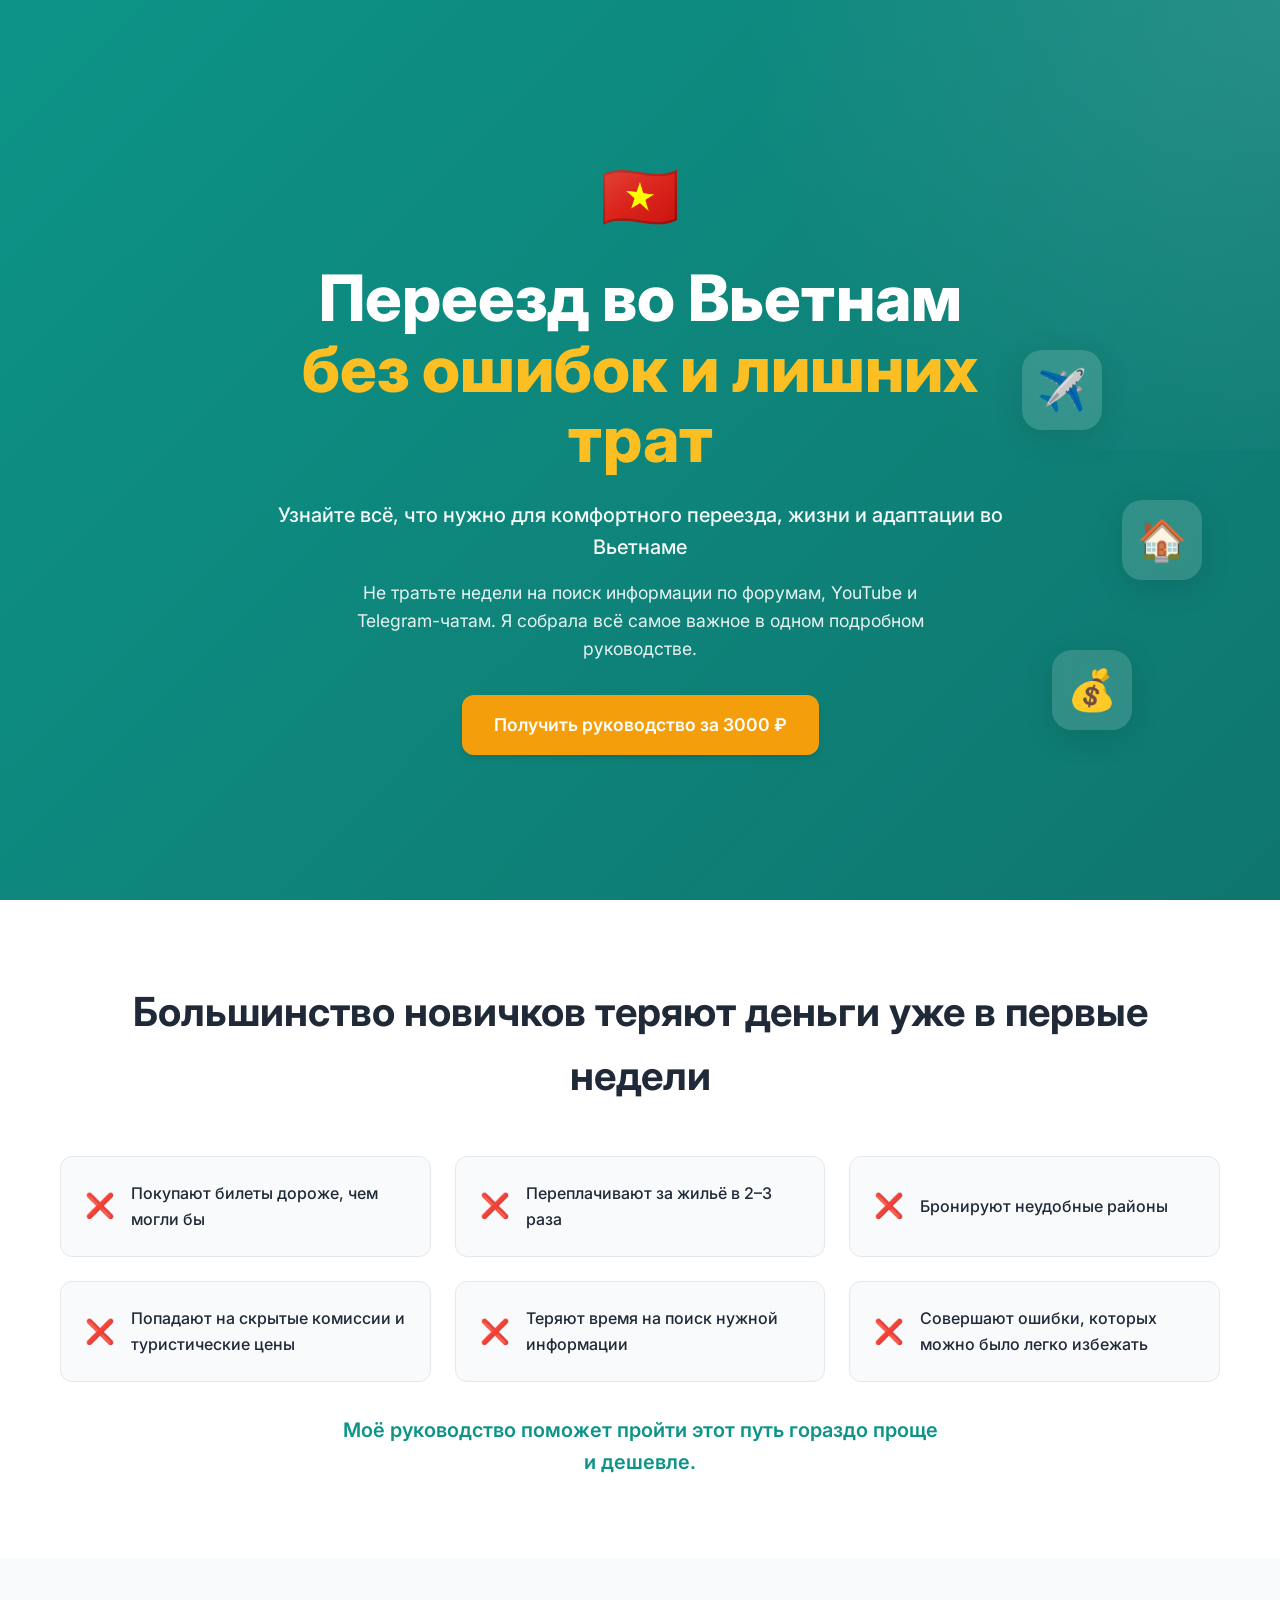
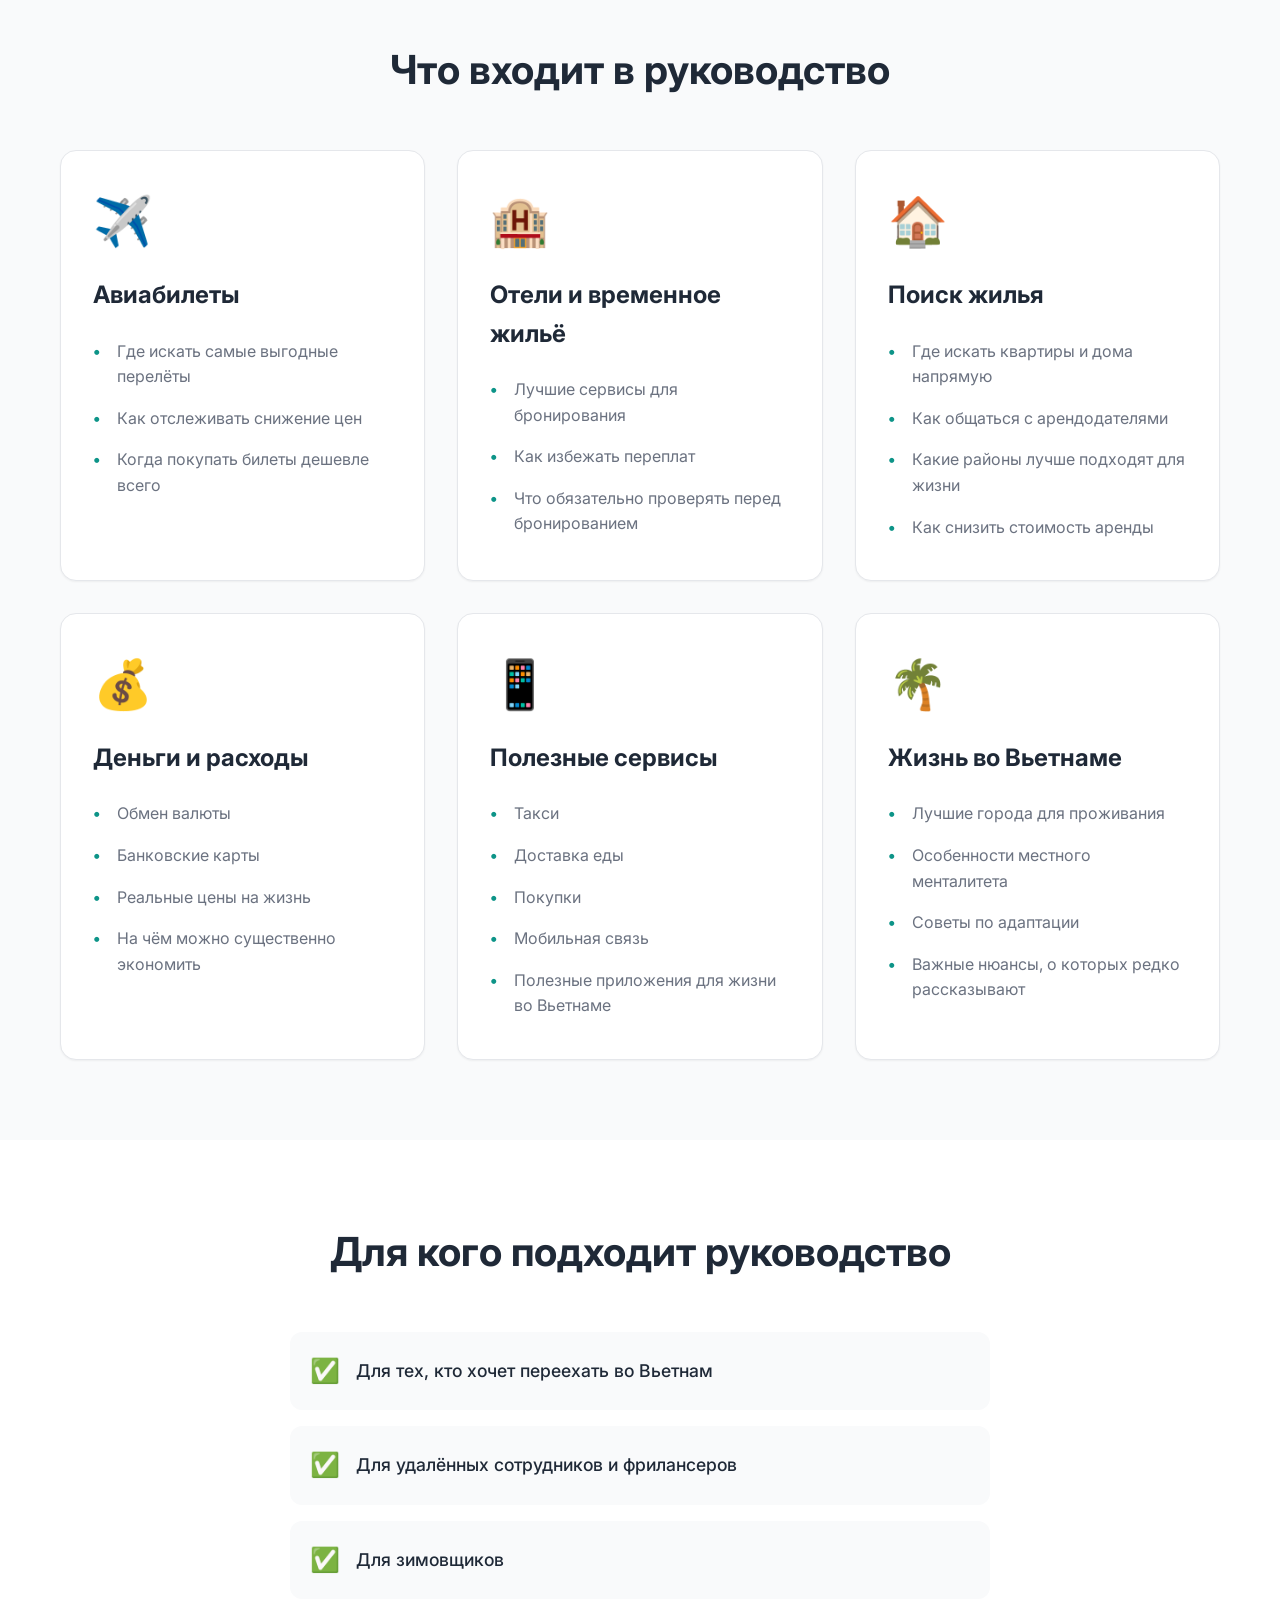
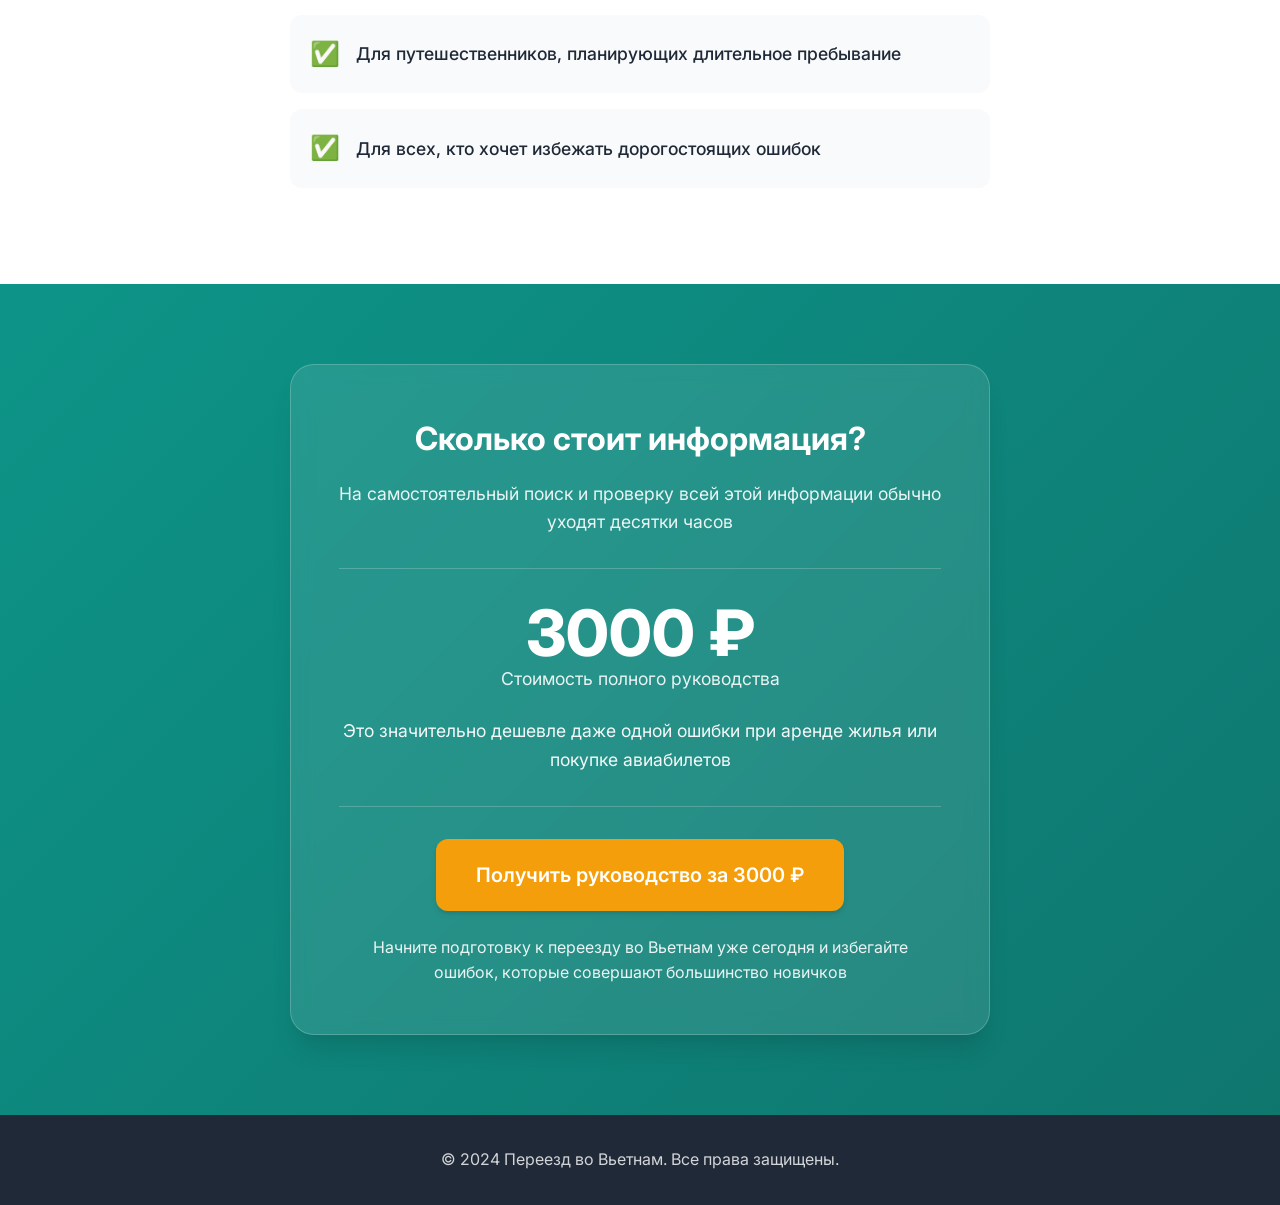
==== index.html @ fd979ca8 "123" ====
<!DOCTYPE html>
<html lang="ru">
<head>
    <meta charset="UTF-8">
    <meta name="viewport" content="width=device-width, initial-scale=1.0">
    <title>🇻🇳 Переезд во Вьетнам — Полное руководство</title>
    <link rel="preconnect" href="https://fonts.googleapis.com">
    <link rel="preconnect" href="https://fonts.gstatic.com" crossorigin>
    <link href="https://fonts.googleapis.com/css2?family=Inter:wght@300;400;500;600;700;800&display=swap" rel="stylesheet">
    <link rel="stylesheet" href="style.css">
</head>
<body>
    <div class="gradient-bg"></div>
    
    <header class="hero">
        <div class="hero-content">
            <div class="emoji-badge">🇻🇳</div>
            <h1>Переезд во Вьетнам<br><span class="highlight">без ошибок и лишних трат</span></h1>
            <p class="hero-subtitle">Узнайте всё, что нужно для комфортного переезда, жизни и адаптации во Вьетнаме</p>
            <p class="hero-description">Не тратьте недели на поиск информации по форумам, YouTube и Telegram-чатам. Я собрала всё самое важное в одном подробном руководстве.</p>
            <a class="btn btn-primary" href="https://t.me/your_username">Получить руководство за 3000 ₽</a>
        </div>
        <div class="hero-visual">
            <div class="floating-card card-1">✈️</div>
            <div class="floating-card card-2">🏠</div>
            <div class="floating-card card-3">💰</div>
        </div>
    </header>

    <section class="problems">
        <div class="container">
            <h2 class="section-title">Большинство новичков теряют деньги уже в первые недели</h2>
            <div class="problems-grid">
                <div class="problem-card">
                    <div class="problem-icon">❌</div>
                    <p>Покупают билеты дороже, чем могли бы</p>
                </div>
                <div class="problem-card">
                    <div class="problem-icon">❌</div>
                    <p>Переплачивают за жильё в 2–3 раза</p>
                </div>
                <div class="problem-card">
                    <div class="problem-icon">❌</div>
                    <p>Бронируют неудобные районы</p>
                </div>
                <div class="problem-card">
                    <div class="problem-icon">❌</div>
                    <p>Попадают на скрытые комиссии и туристические цены</p>
                </div>
                <div class="problem-card">
                    <div class="problem-icon">❌</div>
                    <p>Теряют время на поиск нужной информации</p>
                </div>
                <div class="problem-card">
                    <div class="problem-icon">❌</div>
                    <p>Совершают ошибки, которых можно было легко избежать</p>
                </div>
            </div>
            <p class="solution-text">Моё руководство поможет пройти этот путь гораздо проще и дешевле.</p>
        </div>
    </section>

    <section class="features">
        <div class="container">
            <h2 class="section-title">Что входит в руководство</h2>
            <div class="features-grid">
                <div class="feature-card">
                    <div class="feature-icon">✈️</div>
                    <h3>Авиабилеты</h3>
                    <ul>
                        <li>Где искать самые выгодные перелёты</li>
                        <li>Как отслеживать снижение цен</li>
                        <li>Когда покупать билеты дешевле всего</li>
                    </ul>
                </div>
                <div class="feature-card">
                    <div class="feature-icon">🏨</div>
                    <h3>Отели и временное жильё</h3>
                    <ul>
                        <li>Лучшие сервисы для бронирования</li>
                        <li>Как избежать переплат</li>
                        <li>Что обязательно проверять перед бронированием</li>
                    </ul>
                </div>
                <div class="feature-card">
                    <div class="feature-icon">🏠</div>
                    <h3>Поиск жилья</h3>
                    <ul>
                        <li>Где искать квартиры и дома напрямую</li>
                        <li>Как общаться с арендодателями</li>
                        <li>Какие районы лучше подходят для жизни</li>
                        <li>Как снизить стоимость аренды</li>
                    </ul>
                </div>
                <div class="feature-card">
                    <div class="feature-icon">💰</div>
                    <h3>Деньги и расходы</h3>
                    <ul>
                        <li>Обмен валюты</li>
                        <li>Банковские карты</li>
                        <li>Реальные цены на жизнь</li>
                        <li>На чём можно существенно экономить</li>
                    </ul>
                </div>
                <div class="feature-card">
                    <div class="feature-icon">📱</div>
                    <h3>Полезные сервисы</h3>
                    <ul>
                        <li>Такси</li>
                        <li>Доставка еды</li>
                        <li>Покупки</li>
                        <li>Мобильная связь</li>
                        <li>Полезные приложения для жизни во Вьетнаме</li>
                    </ul>
                </div>
                <div class="feature-card">
                    <div class="feature-icon">🌴</div>
                    <h3>Жизнь во Вьетнаме</h3>
                    <ul>
                        <li>Лучшие города для проживания</li>
                        <li>Особенности местного менталитета</li>
                        <li>Советы по адаптации</li>
                        <li>Важные нюансы, о которых редко рассказывают</li>
                    </ul>
                </div>
            </div>
        </div>
    </section>

    <section class="audience">
        <div class="container">
            <h2 class="section-title">Для кого подходит руководство</h2>
            <div class="audience-list">
                <div class="audience-item">
                    <span class="check">✅</span>
                    <p>Для тех, кто хочет переехать во Вьетнам</p>
                </div>
                <div class="audience-item">
                    <span class="check">✅</span>
                    <p>Для удалённых сотрудников и фрилансеров</p>
                </div>
                <div class="audience-item">
                    <span class="check">✅</span>
                    <p>Для зимовщиков</p>
                </div>
                <div class="audience-item">
                    <span class="check">✅</span>
                    <p>Для путешественников, планирующих длительное пребывание</p>
                </div>
                <div class="audience-item">
                    <span class="check">✅</span>
                    <p>Для всех, кто хочет избежать дорогостоящих ошибок</p>
                </div>
            </div>
        </div>
    </section>

    <section class="pricing">
        <div class="container">
            <div class="pricing-card">
                <div class="pricing-header">
                    <h2>Сколько стоит информация?</h2>
                    <p class="pricing-subtitle">На самостоятельный поиск и проверку всей этой информации обычно уходят десятки часов</p>
                </div>
                <div class="pricing-body">
                    <div class="price-tag">
                        <span class="price-amount">3000 ₽</span>
                        <span class="price-label">Стоимость полного руководства</span>
                    </div>
                    <p class="price-comparison">Это значительно дешевле даже одной ошибки при аренде жилья или покупке авиабилетов</p>
                </div>
                <div class="pricing-footer">
                    <a class="btn btn-primary btn-large" href="https://t.me/your_username">Получить руководство за 3000 ₽</a>
                    <p class="cta-text">Начните подготовку к переезду во Вьетнам уже сегодня и избегайте ошибок, которые совершают большинство новичков</p>
                </div>
            </div>
        </div>
    </section>

    <footer class="footer">
        <div class="container">
            <p>© 2024 Переезд во Вьетнам. Все права защищены.</p>
        </div>
    </footer>
</body>
</html>
---- style.css ----
* {
    margin: 0;
    padding: 0;
    box-sizing: border-box;
}

:root {
    --primary: #0d9488;
    --primary-dark: #0f766e;
    --primary-light: #14b8a6;
    --accent: #f59e0b;
    --accent-light: #fbbf24;
    --text-dark: #1f2937;
    --text-light: #6b7280;
    --bg-light: #f9fafb;
    --bg-white: #ffffff;
    --gradient-1: linear-gradient(135deg, #0d9488 0%, #0f766e 100%);
    --gradient-2: linear-gradient(135deg, #f59e0b 0%, #d97706 100%);
    --shadow-sm: 0 1px 2px 0 rgba(0, 0, 0, 0.05);
    --shadow-md: 0 4px 6px -1px rgba(0, 0, 0, 0.1), 0 2px 4px -1px rgba(0, 0, 0, 0.06);
    --shadow-lg: 0 10px 15px -3px rgba(0, 0, 0, 0.1), 0 4px 6px -2px rgba(0, 0, 0, 0.05);
    --shadow-xl: 0 20px 25px -5px rgba(0, 0, 0, 0.1), 0 10px 10px -5px rgba(0, 0, 0, 0.04);
}

body {
    font-family: 'Inter', -apple-system, BlinkMacSystemFont, 'Segoe UI', Roboto, sans-serif;
    line-height: 1.6;
    color: var(--text-dark);
    background: var(--bg-light);
    overflow-x: hidden;
}

.gradient-bg {
    position: fixed;
    top: 0;
    left: 0;
    width: 100%;
    height: 100%;
    background: linear-gradient(135deg, #0d9488 0%, #0f766e 50%, #115e59 100%);
    opacity: 0.03;
    z-index: -1;
    pointer-events: none;
}

.container {
    max-width: 1200px;
    margin: 0 auto;
    padding: 0 20px;
}

/* Hero Section */
.hero {
    min-height: 100vh;
    display: flex;
    align-items: center;
    justify-content: center;
    padding: 80px 20px;
    background: var(--gradient-1);
    position: relative;
    overflow: hidden;
}

.hero::before {
    content: '';
    position: absolute;
    top: -50%;
    right: -50%;
    width: 100%;
    height: 100%;
    background: radial-gradient(circle, rgba(255,255,255,0.1) 0%, transparent 70%);
    animation: pulse 8s ease-in-out infinite;
}

@keyframes pulse {
    0%, 100% { transform: scale(1); opacity: 0.5; }
    50% { transform: scale(1.2); opacity: 0.8; }
}

.hero-content {
    text-align: center;
    color: white;
    max-width: 800px;
    z-index: 1;
}

.emoji-badge {
    font-size: 4rem;
    margin-bottom: 1rem;
    animation: bounce 2s ease-in-out infinite;
}

@keyframes bounce {
    0%, 100% { transform: translateY(0); }
    50% { transform: translateY(-10px); }
}

.hero h1 {
    font-size: clamp(2.5rem, 5vw, 4rem);
    font-weight: 800;
    line-height: 1.1;
    margin-bottom: 1.5rem;
}

.hero .highlight {
    color: var(--accent-light);
}

.hero-subtitle {
    font-size: 1.25rem;
    font-weight: 500;
    margin-bottom: 1rem;
    opacity: 0.95;
}

.hero-description {
    font-size: 1.1rem;
    opacity: 0.9;
    margin-bottom: 2rem;
    max-width: 600px;
    margin-left: auto;
    margin-right: auto;
}

.hero-visual {
    position: absolute;
    right: 10%;
    top: 50%;
    transform: translateY(-50%);
    display: none;
}

@media (min-width: 1024px) {
    .hero-visual {
        display: block;
    }
}

.floating-card {
    position: absolute;
    width: 80px;
    height: 80px;
    background: rgba(255, 255, 255, 0.15);
    backdrop-filter: blur(10px);
    border-radius: 20px;
    display: flex;
    align-items: center;
    justify-content: center;
    font-size: 2.5rem;
    box-shadow: 0 8px 32px rgba(0, 0, 0, 0.1);
    animation: float 6s ease-in-out infinite;
}

.card-1 {
    top: -100px;
    right: 50px;
    animation-delay: 0s;
}

.card-2 {
    top: 50px;
    right: -50px;
    animation-delay: 2s;
}

.card-3 {
    top: 200px;
    right: 20px;
    animation-delay: 4s;
}

@keyframes float {
    0%, 100% { transform: translateY(0) rotate(0deg); }
    50% { transform: translateY(-20px) rotate(5deg); }
}

/* Buttons */
.btn {
    display: inline-block;
    padding: 16px 32px;
    font-size: 1.1rem;
    font-weight: 600;
    text-decoration: none;
    border-radius: 12px;
    transition: all 0.3s ease;
    cursor: pointer;
    border: none;
    box-shadow: var(--shadow-md);
}

.btn-primary {
    background: var(--accent);
    color: white;
}

.btn-primary:hover {
    background: var(--accent-light);
    transform: translateY(-2px);
    box-shadow: var(--shadow-lg);
}

.btn-large {
    padding: 20px 40px;
    font-size: 1.25rem;
}

/* Sections */
section {
    padding: 80px 20px;
}

.section-title {
    font-size: clamp(2rem, 4vw, 2.5rem);
    font-weight: 700;
    text-align: center;
    margin-bottom: 3rem;
    color: var(--text-dark);
}

/* Problems Section */
.problems {
    background: var(--bg-white);
}

.problems-grid {
    display: grid;
    grid-template-columns: repeat(auto-fit, minmax(300px, 1fr));
    gap: 1.5rem;
    margin-bottom: 2rem;
}

.problem-card {
    background: var(--bg-light);
    padding: 1.5rem;
    border-radius: 12px;
    display: flex;
    align-items: center;
    gap: 1rem;
    transition: all 0.3s ease;
    border: 1px solid #e5e7eb;
}

.problem-card:hover {
    transform: translateY(-4px);
    box-shadow: var(--shadow-md);
    border-color: var(--primary);
}

.problem-icon {
    font-size: 1.5rem;
    flex-shrink: 0;
}

.problem-card p {
    font-weight: 500;
    color: var(--text-dark);
}

.solution-text {
    text-align: center;
    font-size: 1.25rem;
    color: var(--primary);
    font-weight: 600;
    max-width: 600px;
    margin: 0 auto;
}

/* Features Section */
.features {
    background: var(--bg-light);
}

.features-grid {
    display: grid;
    grid-template-columns: repeat(auto-fit, minmax(350px, 1fr));
    gap: 2rem;
}

.feature-card {
    background: var(--bg-white);
    padding: 2rem;
    border-radius: 16px;
    box-shadow: var(--shadow-sm);
    transition: all 0.3s ease;
    border: 1px solid #e5e7eb;
}

.feature-card:hover {
    transform: translateY(-8px);
    box-shadow: var(--shadow-xl);
    border-color: var(--primary);
}

.feature-icon {
    font-size: 3rem;
    margin-bottom: 1rem;
}

.feature-card h3 {
    font-size: 1.5rem;
    font-weight: 700;
    margin-bottom: 1rem;
    color: var(--text-dark);
}

.feature-card ul {
    list-style: none;
}

.feature-card li {
    padding: 0.5rem 0;
    padding-left: 1.5rem;
    position: relative;
    color: var(--text-light);
}

.feature-card li::before {
    content: '•';
    position: absolute;
    left: 0;
    color: var(--primary);
    font-weight: bold;
}

/* Audience Section */
.audience {
    background: var(--bg-white);
}

.audience-list {
    max-width: 700px;
    margin: 0 auto;
}

.audience-item {
    display: flex;
    align-items: center;
    gap: 1rem;
    padding: 1.25rem;
    background: var(--bg-light);
    border-radius: 12px;
    margin-bottom: 1rem;
    transition: all 0.3s ease;
}

.audience-item:hover {
    background: white;
    box-shadow: var(--shadow-md);
    transform: translateX(8px);
}

.check {
    font-size: 1.5rem;
    flex-shrink: 0;
}

.audience-item p {
    font-size: 1.1rem;
    font-weight: 500;
    color: var(--text-dark);
}

/* Pricing Section */
.pricing {
    background: var(--gradient-1);
    color: white;
}

.pricing-card {
    background: rgba(255, 255, 255, 0.1);
    backdrop-filter: blur(10px);
    border-radius: 24px;
    padding: 3rem;
    max-width: 700px;
    margin: 0 auto;
    border: 1px solid rgba(255, 255, 255, 0.2);
    box-shadow: var(--shadow-xl);
}

.pricing-header {
    text-align: center;
    margin-bottom: 2rem;
}

.pricing-header h2 {
    font-size: 2rem;
    font-weight: 700;
    margin-bottom: 1rem;
}

.pricing-subtitle {
    opacity: 0.9;
    font-size: 1.1rem;
}

.pricing-body {
    text-align: center;
    padding: 2rem 0;
    border-top: 1px solid rgba(255, 255, 255, 0.2);
    border-bottom: 1px solid rgba(255, 255, 255, 0.2);
    margin-bottom: 2rem;
}

.price-tag {
    margin-bottom: 1.5rem;
}

.price-amount {
    font-size: 4rem;
    font-weight: 800;
    display: block;
    line-height: 1;
}

.price-label {
    font-size: 1.1rem;
    opacity: 0.9;
}

.price-comparison {
    font-size: 1.1rem;
    opacity: 0.95;
}

.pricing-footer {
    text-align: center;
}

.cta-text {
    margin-top: 1.5rem;
    opacity: 0.9;
    font-size: 1rem;
}

/* Footer */
.footer {
    background: var(--text-dark);
    color: white;
    padding: 2rem 20px;
    text-align: center;
}

.footer p {
    opacity: 0.8;
}

/* Responsive Design */
@media (max-width: 768px) {
    .hero {
        padding: 60px 20px;
    }
    
    .hero h1 {
        font-size: 2rem;
    }
    
    .hero-subtitle {
        font-size: 1.1rem;
    }
    
    .hero-description {
        font-size: 1rem;
    }
    
    .features-grid {
        grid-template-columns: 1fr;
    }
    
    .problems-grid {
        grid-template-columns: 1fr;
    }
    
    .pricing-card {
        padding: 2rem 1.5rem;
    }
    
    .price-amount {
        font-size: 3rem;
    }
    
    section {
        padding: 60px 20px;
    }
}

/* Smooth Scroll */
html {
    scroll-behavior: smooth;
}

/* Selection */
::selection {
    background: var(--primary);
    color: white;
}
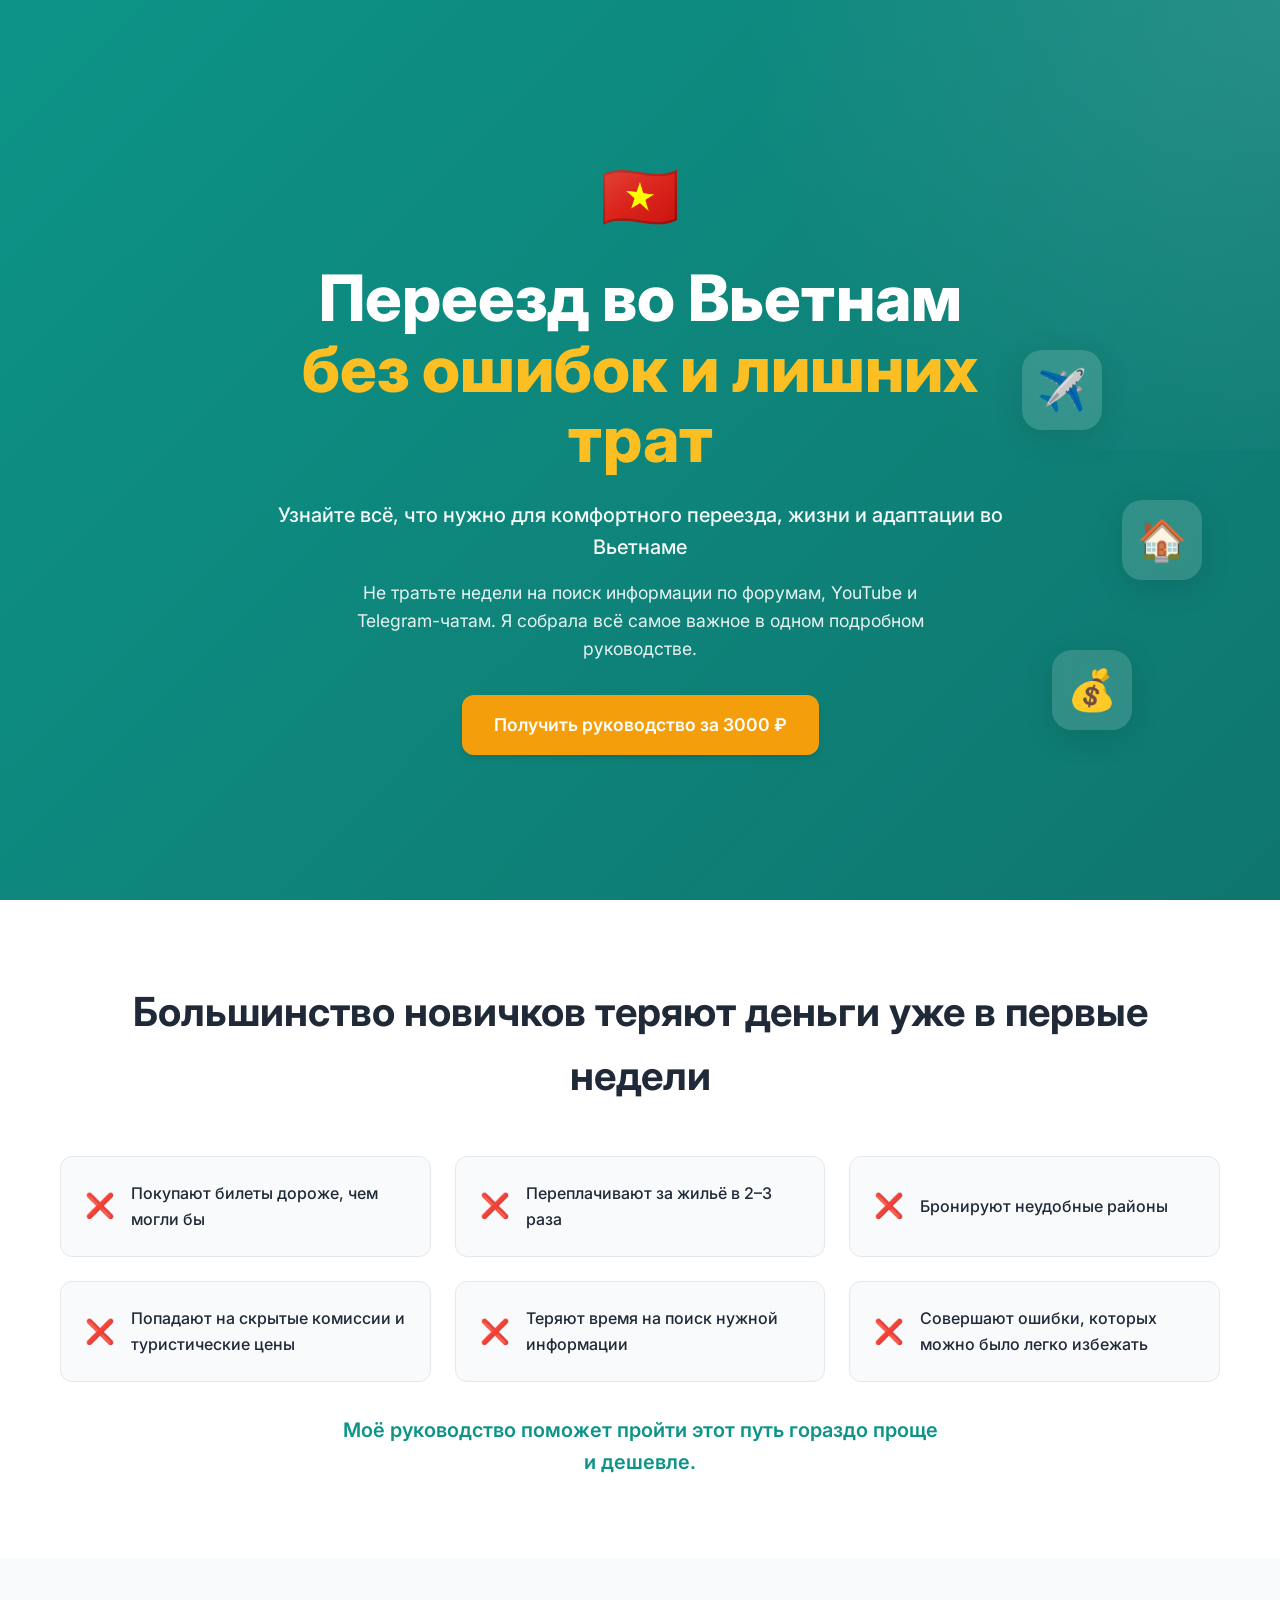
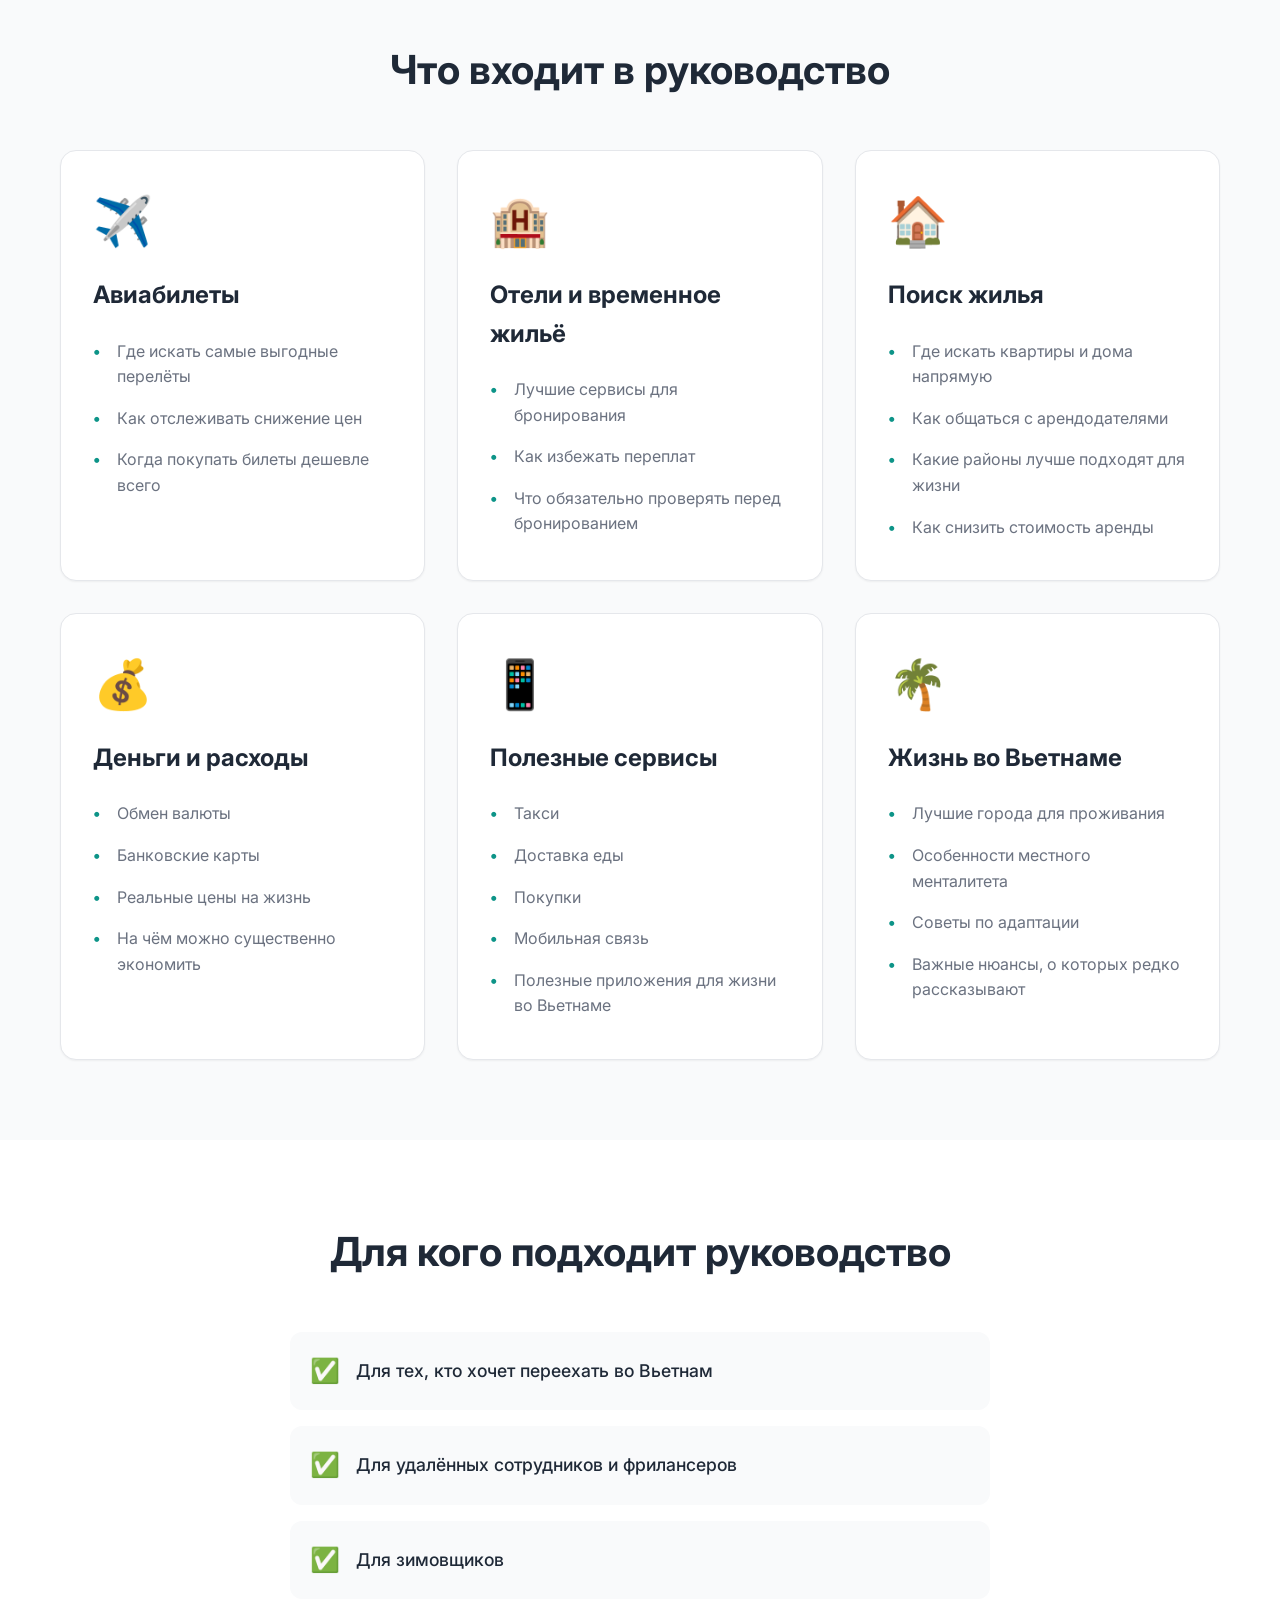
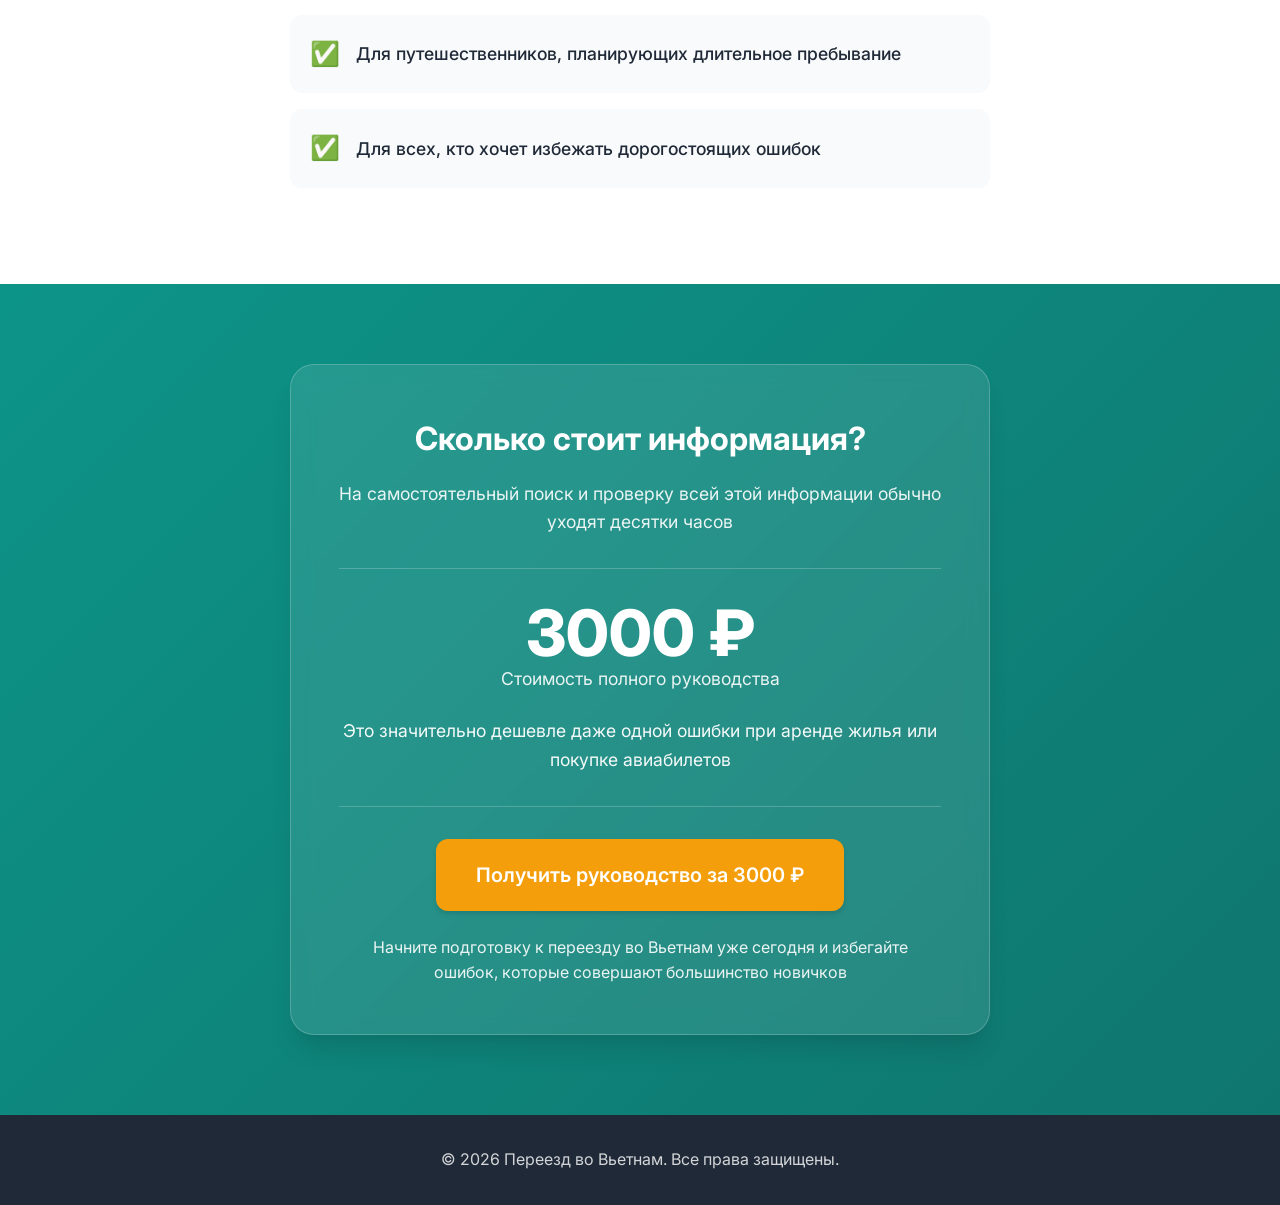
==== commit 7ac60372: "123" ====
--- a/index.html
+++ b/index.html
@@ -8,6 +8,19 @@
     <link rel="preconnect" href="https://fonts.gstatic.com" crossorigin>
     <link href="https://fonts.googleapis.com/css2?family=Inter:wght@300;400;500;600;700;800&display=swap" rel="stylesheet">
     <link rel="stylesheet" href="style.css">
+    <!-- Yandex.Metrika counter -->
+    <script type="text/javascript">
+        (function(m,e,t,r,i,k,a){
+            m[i]=m[i]||function(){(m[i].a=m[i].a||[]).push(arguments)};
+            m[i].l=1*new Date();
+            for (var j = 0; j < document.scripts.length; j++) {if (document.scripts[j].src === r) { return; }}
+            k=e.createElement(t),a=e.getElementsByTagName(t)[0],k.async=1,k.src=r,a.parentNode.insertBefore(k,a)
+        })(window, document,'script','https://mc.yandex.ru/metrika/tag.js?id=109796456', 'ym');
+
+        ym(109796456, 'init', {ssr:true, webvisor:true, clickmap:true, ecommerce:"dataLayer", referrer: document.referrer, url: location.href, accurateTrackBounce:true, trackLinks:true});
+    </script>
+    <noscript><div><img src="https://mc.yandex.ru/watch/109796456" style="position:absolute; left:-9999px;" alt="" /></div></noscript>
+    <!-- /Yandex.Metrika counter -->
 </head>
 <body>
     <div class="gradient-bg"></div>
@@ -18,7 +31,7 @@
             <h1>Переезд во Вьетнам<br><span class="highlight">без ошибок и лишних трат</span></h1>
             <p class="hero-subtitle">Узнайте всё, что нужно для комфортного переезда, жизни и адаптации во Вьетнаме</p>
             <p class="hero-description">Не тратьте недели на поиск информации по форумам, YouTube и Telegram-чатам. Я собрала всё самое важное в одном подробном руководстве.</p>
-            <a class="btn btn-primary" href="https://t.me/your_username">Получить руководство за 3000 ₽</a>
+            <a class="btn btn-primary" href="https://t.me/Irinasketchs?text=Хочу%20купить%20руководство">Получить руководство за 3000 ₽</a>
         </div>
         <div class="hero-visual">
             <div class="floating-card card-1">✈️</div>
@@ -170,7 +183,7 @@
                     <p class="price-comparison">Это значительно дешевле даже одной ошибки при аренде жилья или покупке авиабилетов</p>
                 </div>
                 <div class="pricing-footer">
-                    <a class="btn btn-primary btn-large" href="https://t.me/your_username">Получить руководство за 3000 ₽</a>
+                    <a class="btn btn-primary btn-large" href="https://t.me/Irinasketchs?text=Хочу%20купить%20руководство">Получить руководство за 3000 ₽</a>
                     <p class="cta-text">Начните подготовку к переезду во Вьетнам уже сегодня и избегайте ошибок, которые совершают большинство новичков</p>
                 </div>
             </div>
@@ -179,7 +192,7 @@
 
     <footer class="footer">
         <div class="container">
-            <p>© 2024 Переезд во Вьетнам. Все права защищены.</p>
+            <p>© 2026 Переезд во Вьетнам. Все права защищены.</p>
         </div>
     </footer>
 </body>
--- a/style.css
+++ b/style.css
@@ -48,6 +48,44 @@
     padding: 0 20px;
 }
 
+/* Navigation */
+.nav {
+    background: rgba(255, 255, 255, 0.95);
+    backdrop-filter: blur(10px);
+    box-shadow: var(--shadow-sm);
+    position: sticky;
+    top: 0;
+    z-index: 1000;
+    padding: 1rem 0;
+}
+
+.nav .container {
+    display: flex;
+    justify-content: center;
+    gap: 2rem;
+}
+
+.nav-link {
+    padding: 0.75rem 1.5rem;
+    border-radius: 8px;
+    text-decoration: none;
+    font-weight: 600;
+    color: var(--text-dark);
+    transition: all 0.3s ease;
+    background: var(--bg-light);
+}
+
+.nav-link:hover {
+    background: var(--primary);
+    color: white;
+    transform: translateY(-2px);
+}
+
+.nav-link.active {
+    background: var(--primary);
+    color: white;
+}
+
 /* Hero Section */
 .hero {
     min-height: 100vh;
